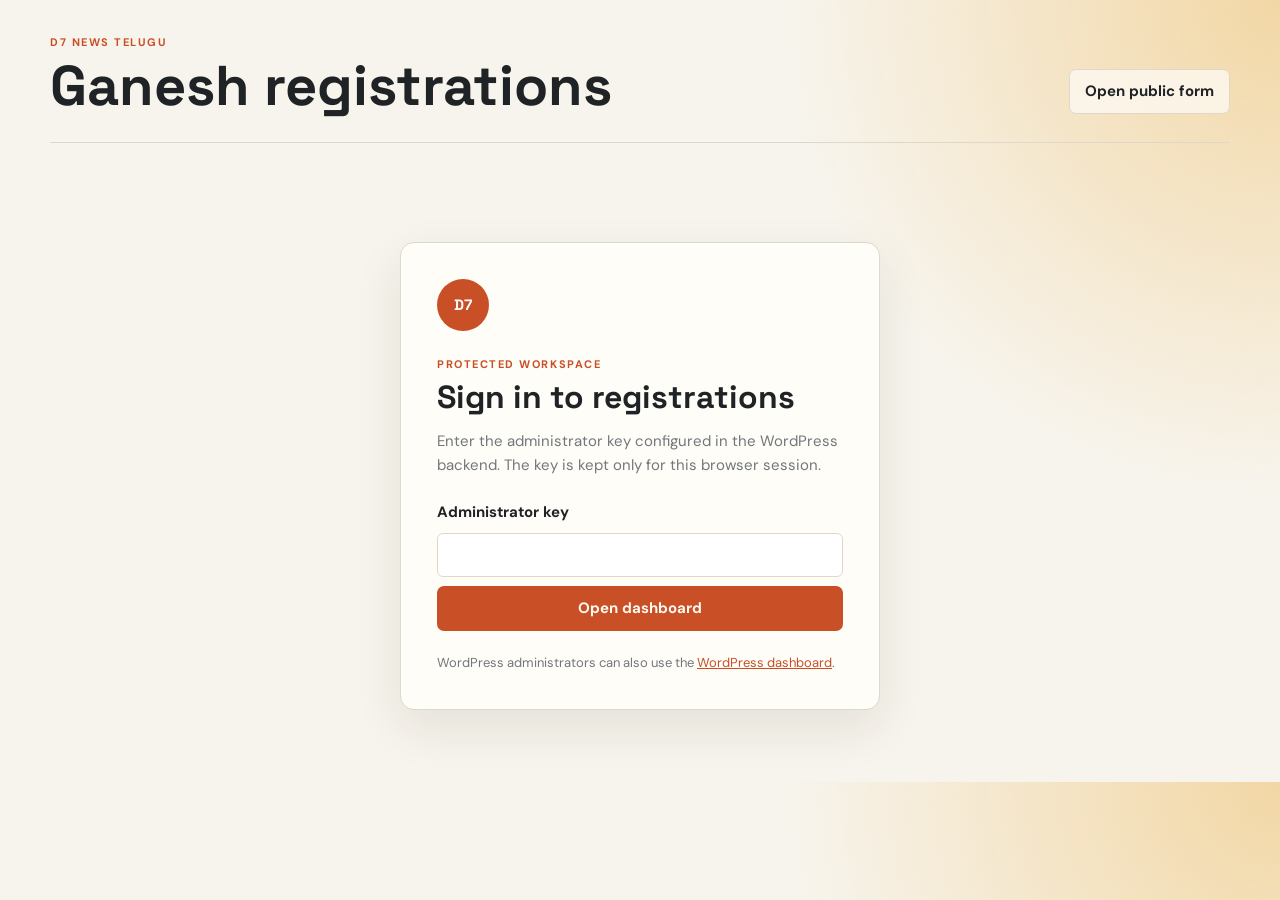
==== admin/index.html @ 3ea8a19a "updated admin panel" ====
<!doctype html>
<html lang="en">
<head>
  <meta charset="UTF-8">
  <meta name="viewport" content="width=device-width, initial-scale=1">
  <meta name="description" content="D7 Ganesh registration administration">
  <title>D7 Ganesh | Admin</title>
  <link rel="stylesheet" href="admin.css">
</head>
<body>
  <main class="shell">
    <header class="topbar">
      <div>
        <p class="eyebrow">D7 News Telugu</p>
        <h1>Ganesh registrations</h1>
      </div>
      <div class="topbar__actions">
        <a class="button button--quiet" href="../">Open public form</a>
        <button class="button button--quiet" id="signOutBtn" type="button" hidden>Sign out</button>
      </div>
    </header>

    <section class="access" id="accessPanel" aria-labelledby="accessTitle">
      <div class="access__mark">D7</div>
      <p class="eyebrow">Protected workspace</p>
      <h2 id="accessTitle">Sign in to registrations</h2>
      <p class="muted">Enter the administrator key configured in the WordPress backend. The key is kept only for this browser session.</p>
      <form id="accessForm" class="access__form">
        <label for="adminKey">Administrator key</label>
        <input id="adminKey" name="adminKey" type="password" autocomplete="current-password" required>
        <button class="button button--primary" type="submit">Open dashboard</button>
        <p class="alert" id="accessAlert" role="alert" hidden></p>
      </form>
      <p class="access__fallback">WordPress administrators can also use the <a href="https://pncreators.com/wp-admin/" target="_blank" rel="noopener">WordPress dashboard</a>.</p>
    </section>

    <section id="dashboard" hidden>
      <div class="dashboard-head">
        <div>
          <p class="eyebrow">Live overview</p>
          <h2>Today at a glance</h2>
        </div>
        <button class="button button--quiet" id="refreshBtn" type="button">Refresh data</button>
      </div>

      <p class="alert" id="dashboardAlert" role="alert" hidden></p>

      <div class="stats" aria-label="Registration summary">
        <article class="stat"><span>Total registrations</span><strong id="totalStat">-</strong></article>
        <article class="stat"><span>Registered today</span><strong id="todayStat">-</strong></article>
        <article class="stat"><span>Pending collection</span><strong id="pendingStat">-</strong></article>
        <article class="stat"><span>Collected</span><strong id="collectedStat">-</strong></article>
      </div>

      <section class="records" aria-labelledby="recordsTitle">
        <div class="records__head">
          <div>
            <p class="eyebrow">Registration ledger</p>
            <h2 id="recordsTitle">Recent registrations</h2>
          </div>
          <span class="result-count" id="resultCount"></span>
        </div>
        <form class="filters" id="filterForm">
          <label class="sr-only" for="searchInput">Search name, phone, or token</label>
          <input id="searchInput" type="search" placeholder="Search name, phone, or token">
          <label class="sr-only" for="statusInput">Filter by status</label>
          <select id="statusInput">
            <option value="">All statuses</option>
            <option value="pending">Pending</option>
            <option value="collected">Collected</option>
          </select>
          <button class="button button--primary" type="submit">Search</button>
        </form>
        <div class="table-wrap">
          <table>
            <thead><tr><th>Token</th><th>Name</th><th>Phone</th><th>Address</th><th>Registered</th><th>Status</th><th><span class="sr-only">View</span></th></tr></thead>
            <tbody id="recordsBody"><tr><td class="empty" colspan="7">Loading registrations...</td></tr></tbody>
          </table>
        </div>
        <div class="pagination" id="pagination"></div>
      </section>
    </section>
  </main>

  <dialog id="detailDialog" class="detail-dialog">
    <button class="dialog-close" id="closeDialogBtn" type="button" aria-label="Close details">&times;</button>
    <p class="eyebrow">Registration details</p>
    <h2 id="detailToken">-</h2>
    <dl class="detail-list" id="detailList"></dl>
    <a class="button button--primary" href="https://pncreators.com/wp-admin/admin.php?page=d7-ganesh-registrations" target="_blank" rel="noopener">Manage in WordPress</a>
  </dialog>

  <script>
    window.D7_API_BASE = "https://pncreators.com/wp-json/d7-ganesh/v1";
  </script>
  <script src="admin.js"></script>
</body>
</html>
---- admin/admin.css ----
@import url('https://fonts.googleapis.com/css2?family=DM+Sans:wght@400;500;600;700&family=Space+Grotesk:wght@500;600;700&display=swap');

:root {
  --ink: #202326;
  --muted: #72777b;
  --paper: #f7f4ed;
  --surface: #fffdf8;
  --line: #dfd8ca;
  --orange: #c94f26;
  --gold: #d79a2b;
  --green: #287153;
  --red: #9d3026;
  --shadow: 0 18px 50px rgba(44, 35, 24, .09);
}

* { box-sizing: border-box; }
body { margin: 0; color: var(--ink); background: radial-gradient(circle at 100% 0, #f2d7a5 0, transparent 33%), var(--paper); font: 15px/1.55 "DM Sans", sans-serif; }
button, input, select { font: inherit; }
button, a { -webkit-tap-highlight-color: transparent; }
a { color: var(--orange); }
.shell { width: min(1180px, calc(100% - 36px)); margin: 0 auto; padding: 34px 0 72px; }
.topbar, .dashboard-head, .records__head { display: flex; justify-content: space-between; align-items: end; gap: 20px; }
.topbar { border-bottom: 1px solid var(--line); padding-bottom: 28px; }
h1, h2 { margin: 0; font-family: "Space Grotesk", sans-serif; letter-spacing: 0; }
h1 { font-size: clamp(2rem, 5vw, 3.5rem); line-height: 1; }
h2 { font-size: clamp(1.45rem, 3vw, 2rem); line-height: 1.1; }
.eyebrow { margin: 0 0 7px; color: var(--orange); font-size: 11px; font-weight: 700; letter-spacing: .14em; text-transform: uppercase; }
.topbar__actions, .filters, .pagination { display: flex; flex-wrap: wrap; gap: 10px; }
.button { border: 1px solid transparent; border-radius: 7px; padding: 10px 15px; cursor: pointer; font-weight: 700; text-decoration: none; transition: transform .15s ease, background .15s ease; }
.button:hover { transform: translateY(-1px); }
.button--quiet { border-color: var(--line); color: var(--ink); background: rgba(255, 253, 248, .7); }
.button--primary { color: #fffaf0; background: var(--orange); }
.access { width: min(480px, 100%); margin: 11vh auto 0; padding: 36px; border: 1px solid var(--line); border-radius: 14px; background: var(--surface); box-shadow: var(--shadow); }
.access__mark { display: grid; width: 52px; height: 52px; place-items: center; margin-bottom: 25px; border-radius: 50%; color: #fff; background: var(--orange); font-family: "Space Grotesk"; font-weight: 700; }
.access h2 { margin-bottom: 12px; }
.muted, .access__fallback { color: var(--muted); }
.access__form { display: grid; gap: 9px; margin-top: 24px; }
.access__form label { font-weight: 700; }
input, select { min-height: 44px; border: 1px solid var(--line); border-radius: 6px; padding: 9px 12px; color: var(--ink); background: #fff; }
input:focus-visible, select:focus-visible, button:focus-visible, a:focus-visible { outline: 3px solid rgba(201, 79, 38, .3); outline-offset: 2px; }
.access__fallback { margin: 22px 0 0; font-size: 13px; }
.alert { margin: 15px 0 0; padding: 11px 13px; border: 1px solid #e0a49b; border-radius: 6px; color: var(--red); background: #fff3ef; }
.dashboard-head { margin: 42px 0 20px; }
.stats { display: grid; grid-template-columns: repeat(4, 1fr); gap: 14px; margin: 22px 0 34px; }
.stat { min-height: 125px; padding: 20px; border: 1px solid var(--line); border-radius: 10px; background: var(--surface); box-shadow: var(--shadow); }
.stat span { display: block; color: var(--muted); font-size: 13px; }
.stat strong { display: block; margin-top: 20px; font: 700 2rem/1 "Space Grotesk"; }
.records { padding: 25px; border: 1px solid var(--line); border-radius: 12px; background: var(--surface); box-shadow: var(--shadow); }
.records__head { align-items: center; margin-bottom: 20px; }
.result-count { color: var(--muted); font-size: 13px; }
.filters { margin-bottom: 18px; }
.filters input { flex: 1 1 260px; }
.filters select { min-width: 150px; }
.table-wrap { overflow-x: auto; border: 1px solid var(--line); border-radius: 7px; }
table { width: 100%; min-width: 850px; border-collapse: collapse; }
th, td { padding: 14px 13px; border-bottom: 1px solid var(--line); text-align: left; vertical-align: top; }
th { color: var(--muted); background: #faf8f2; font-size: 12px; letter-spacing: .04em; text-transform: uppercase; }
tbody tr:last-child td { border-bottom: 0; }
td { max-width: 220px; overflow-wrap: anywhere; }
.status { display: inline-block; border-radius: 100px; padding: 4px 9px; font-size: 12px; font-weight: 700; text-transform: capitalize; }
.status--pending { color: #885c00; background: #fff1c8; }
.status--collected { color: var(--green); background: #dcefe6; }
.view-button { border: 0; color: var(--orange); background: transparent; cursor: pointer; font-weight: 700; }
.empty { padding: 32px; color: var(--muted); text-align: center; }
.pagination { justify-content: flex-end; margin-top: 18px; }
.pagination button { border: 1px solid var(--line); border-radius: 6px; padding: 8px 11px; color: var(--ink); background: var(--surface); cursor: pointer; }
.pagination button:disabled { cursor: default; opacity: .5; }
.detail-dialog { width: min(520px, calc(100% - 30px)); border: 1px solid var(--line); border-radius: 12px; padding: 30px; color: var(--ink); background: var(--surface); box-shadow: 0 25px 80px rgba(0, 0, 0, .2); }
.detail-dialog::backdrop { background: rgba(32, 35, 38, .45); }
.dialog-close { float: right; border: 0; color: var(--muted); background: transparent; font-size: 28px; line-height: 1; cursor: pointer; }
.detail-list { display: grid; grid-template-columns: 110px 1fr; gap: 12px 18px; margin: 25px 0; }
.detail-list dt { color: var(--muted); }
.detail-list dd { margin: 0; overflow-wrap: anywhere; font-weight: 600; }
.sr-only { position: absolute; width: 1px; height: 1px; padding: 0; margin: -1px; overflow: hidden; clip: rect(0, 0, 0, 0); white-space: nowrap; border: 0; }
[hidden] { display: none !important; }
@media (max-width: 720px) {
  .shell { width: min(100% - 24px, 620px); padding-top: 20px; }
  .topbar, .dashboard-head, .records__head { align-items: flex-start; flex-direction: column; }
  .topbar__actions { width: 100%; }
  .stats { grid-template-columns: repeat(2, 1fr); }
  .records { padding: 17px; }
  .access { margin-top: 8vh; padding: 26px 22px; }
}
@media (prefers-reduced-motion: reduce) { *, *::before, *::after { transition: none !important; } }
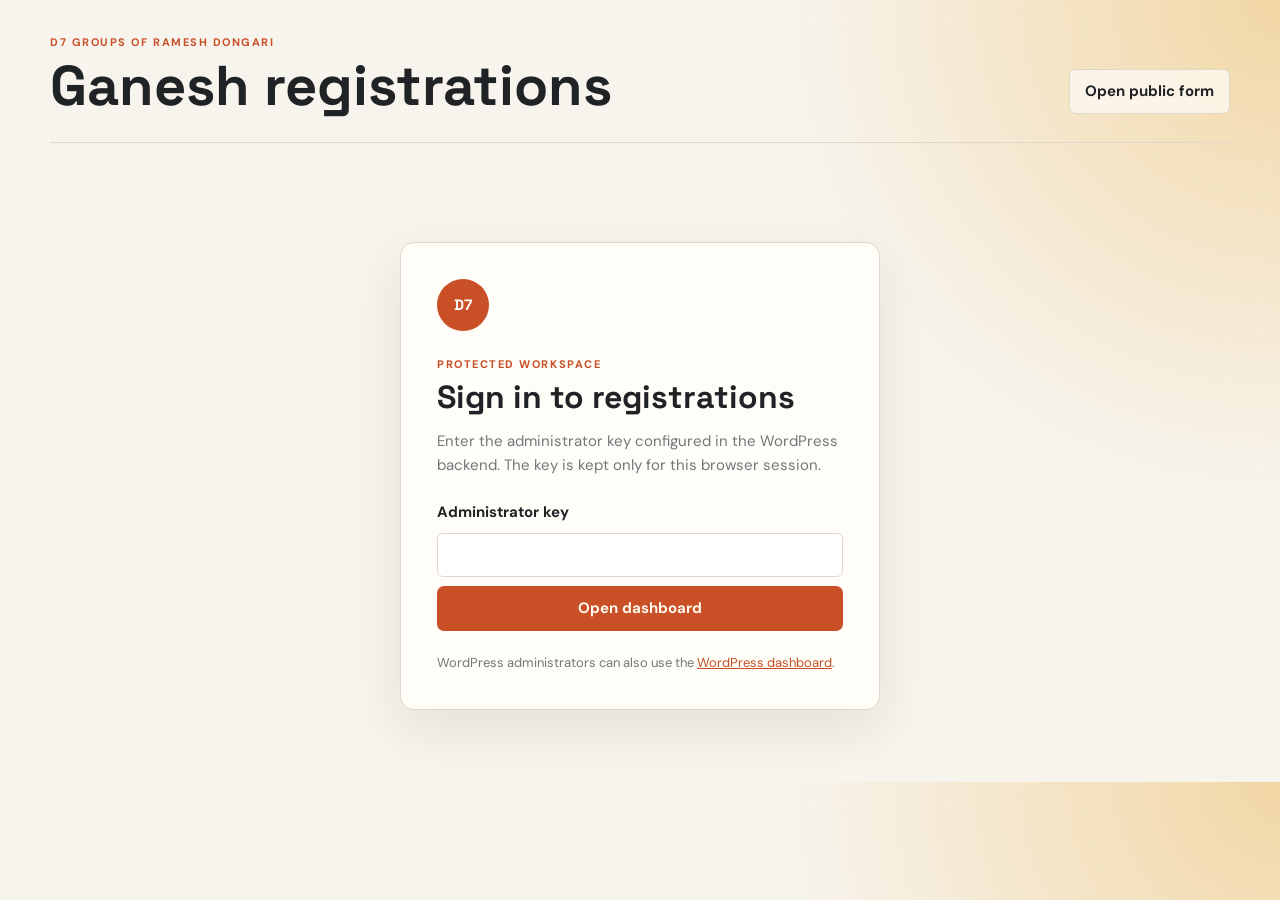
==== commit 8c52090d: "updated the changes" ====
--- a/admin/index.html
+++ b/admin/index.html
@@ -3,19 +3,21 @@
 <head>
   <meta charset="UTF-8">
   <meta name="viewport" content="width=device-width, initial-scale=1">
+  <meta name="robots" content="noindex, nofollow">
   <meta name="description" content="D7 Ganesh registration administration">
   <title>D7 Ganesh | Admin</title>
-  <link rel="stylesheet" href="admin.css">
+  <link rel="stylesheet" href="/admin/admin.css">
 </head>
 <body>
   <main class="shell">
     <header class="topbar">
       <div>
-        <p class="eyebrow">D7 News Telugu</p>
+        <p class="eyebrow">D7 Groups of Ramesh Dongari</p>
         <h1>Ganesh registrations</h1>
       </div>
       <div class="topbar__actions">
         <a class="button button--quiet" href="../">Open public form</a>
+        <button class="button button--quiet" id="exportBtn" type="button" hidden>Export CSV</button>
         <button class="button button--quiet" id="signOutBtn" type="button" hidden>Sign out</button>
       </div>
     </header>
@@ -44,6 +46,7 @@
       </div>
 
       <p class="alert" id="dashboardAlert" role="alert" hidden></p>
+      <p class="notice" id="dashboardNotice" role="status" hidden></p>
 
       <div class="stats" aria-label="Registration summary">
         <article class="stat"><span>Total registrations</span><strong id="totalStat">-</strong></article>
@@ -73,7 +76,7 @@
         </form>
         <div class="table-wrap">
           <table>
-            <thead><tr><th>Token</th><th>Name</th><th>Phone</th><th>Address</th><th>Registered</th><th>Status</th><th><span class="sr-only">View</span></th></tr></thead>
+            <thead><tr><th>Token</th><th>Name</th><th>Phone</th><th>Address</th><th>Registered</th><th>Status</th><th>Actions</th></tr></thead>
             <tbody id="recordsBody"><tr><td class="empty" colspan="7">Loading registrations...</td></tr></tbody>
           </table>
         </div>
@@ -87,12 +90,15 @@
     <p class="eyebrow">Registration details</p>
     <h2 id="detailToken">-</h2>
     <dl class="detail-list" id="detailList"></dl>
-    <a class="button button--primary" href="https://pncreators.com/wp-admin/admin.php?page=d7-ganesh-registrations" target="_blank" rel="noopener">Manage in WordPress</a>
+    <div class="dialog-actions">
+      <button class="button button--primary" id="dialogCollectBtn" type="button">Mark idol collected</button>
+      <button class="button button--danger" id="dialogDeleteBtn" type="button">Delete</button>
+    </div>
   </dialog>
 
   <script>
     window.D7_API_BASE = "https://pncreators.com/wp-json/d7-ganesh/v1";
   </script>
-  <script src="admin.js"></script>
+  <script src="/admin/admin.js"></script>
 </body>
-</html>
+</html>
--- a/admin/admin.css
+++ b/admin/admin.css
@@ -82,3 +82,53 @@
   .access { margin-top: 8vh; padding: 26px 22px; }
 }
 @media (prefers-reduced-motion: reduce) { *, *::before, *::after { transition: none !important; } }
+
+/* ---------------------------- Admin actions ----------------------------- */
+.notice {
+  margin: 15px 0 0;
+  padding: 11px 13px;
+  border: 1px solid #a9cfbc;
+  border-radius: 6px;
+  color: var(--green);
+  background: #eaf5f0;
+}
+
+.row-actions { display: flex; flex-wrap: wrap; gap: 6px; }
+.row-action {
+  border: 1px solid var(--line);
+  border-radius: 5px;
+  padding: 5px 9px;
+  color: var(--ink);
+  background: #fff;
+  cursor: pointer;
+  font-size: 12px;
+  font-weight: 700;
+  white-space: nowrap;
+  transition: background .15s ease, border-color .15s ease;
+}
+.row-action:hover { background: #f4f0e6; }
+.row-action--primary { border-color: var(--green); color: var(--green); }
+.row-action--primary:hover { background: #e4f1eb; }
+.row-action--danger { border-color: #e0b3ad; color: var(--red); }
+.row-action--danger:hover { background: #fdefec; }
+td:last-child { max-width: none; }
+.dialog-actions { display: flex; flex-wrap: wrap; gap: 10px; }
+.button--danger { border-color: #e0b3ad; color: var(--red); background: #fdefec; }
+.button--danger:hover { background: #fbe2dd; }
+
+@media (max-width: 720px) {
+  .filters { display: grid; grid-template-columns: 1fr; }
+  .filters input, .filters select, .filters button { width: 100%; min-width: 0; }
+  .table-wrap { overflow: visible; border: 0; }
+  table, tbody { display: block; min-width: 0; }
+  thead { display: none; }
+  tbody tr { display: block; margin-bottom: 14px; padding: 14px; border: 1px solid var(--line); border-radius: 9px; background: #fff; box-shadow: 0 8px 22px rgba(44, 35, 24, .06); }
+  tbody tr:last-child { margin-bottom: 0; }
+  tbody tr td { display: grid; grid-template-columns: minmax(82px, 30%) minmax(0, 1fr); gap: 12px; max-width: none; padding: 9px 0; border-bottom: 1px solid #eee8dc; overflow-wrap: anywhere; }
+  tbody tr td::before { content: attr(data-label); color: var(--muted); font-size: 12px; font-weight: 700; text-transform: uppercase; }
+  tbody tr td:last-child { border-bottom: 0; }
+  tbody tr td.empty { display: block; padding: 18px 0; text-align: center; }
+  tbody tr td.empty::before { content: none; }
+  .row-actions { flex-wrap: wrap; flex-direction: row; align-items: center; gap: 7px; }
+  .row-action { width: auto; min-width: 0; }
+}
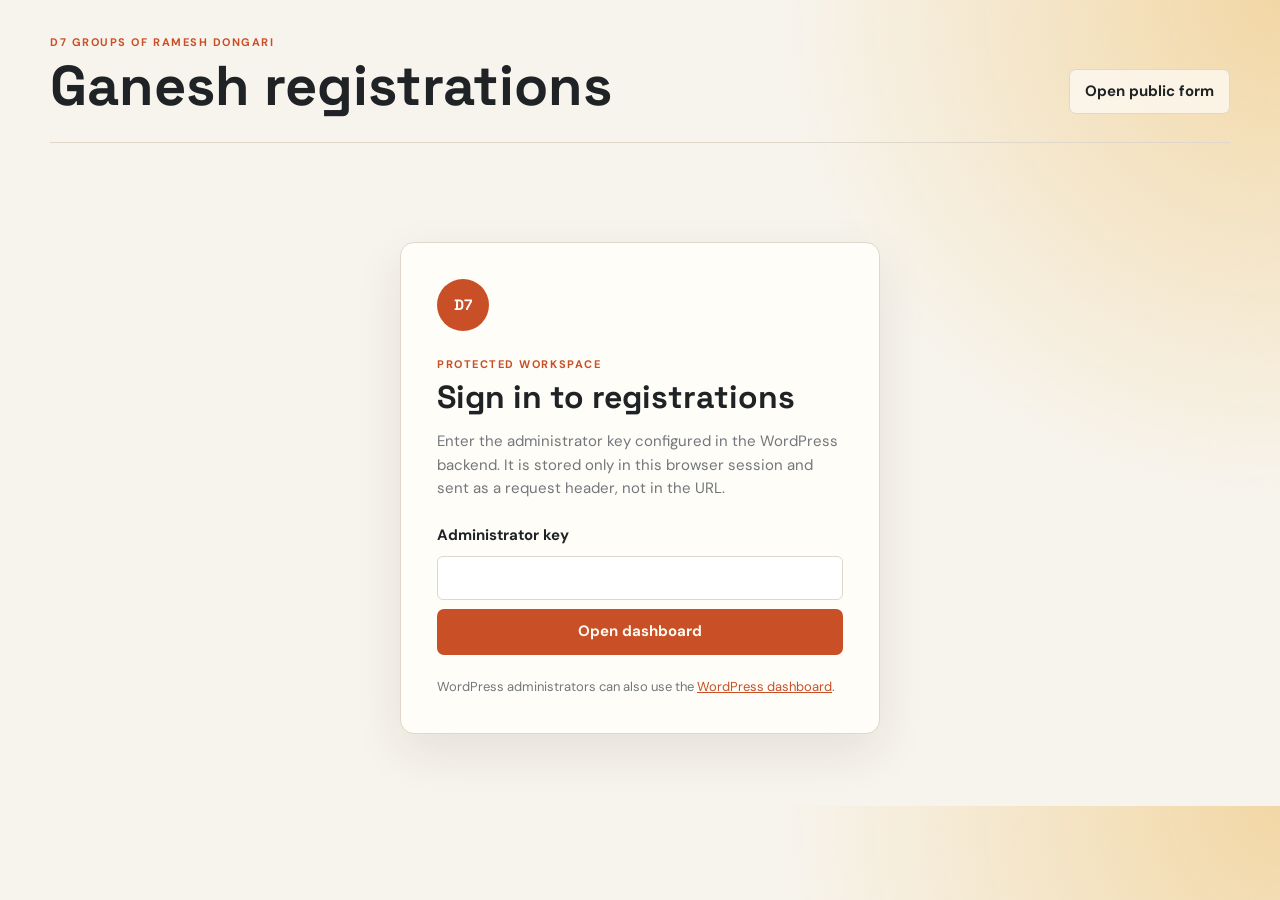
==== commit d658015e: "changes made" ====
--- a/admin/index.html
+++ b/admin/index.html
@@ -26,7 +26,7 @@
       <div class="access__mark">D7</div>
       <p class="eyebrow">Protected workspace</p>
       <h2 id="accessTitle">Sign in to registrations</h2>
-      <p class="muted">Enter the administrator key configured in the WordPress backend. The key is kept only for this browser session.</p>
+      <p class="muted">Enter the administrator key configured in the WordPress backend. It is stored only in this browser session and sent as a request header, not in the URL.</p>
       <form id="accessForm" class="access__form">
         <label for="adminKey">Administrator key</label>
         <input id="adminKey" name="adminKey" type="password" autocomplete="current-password" required>
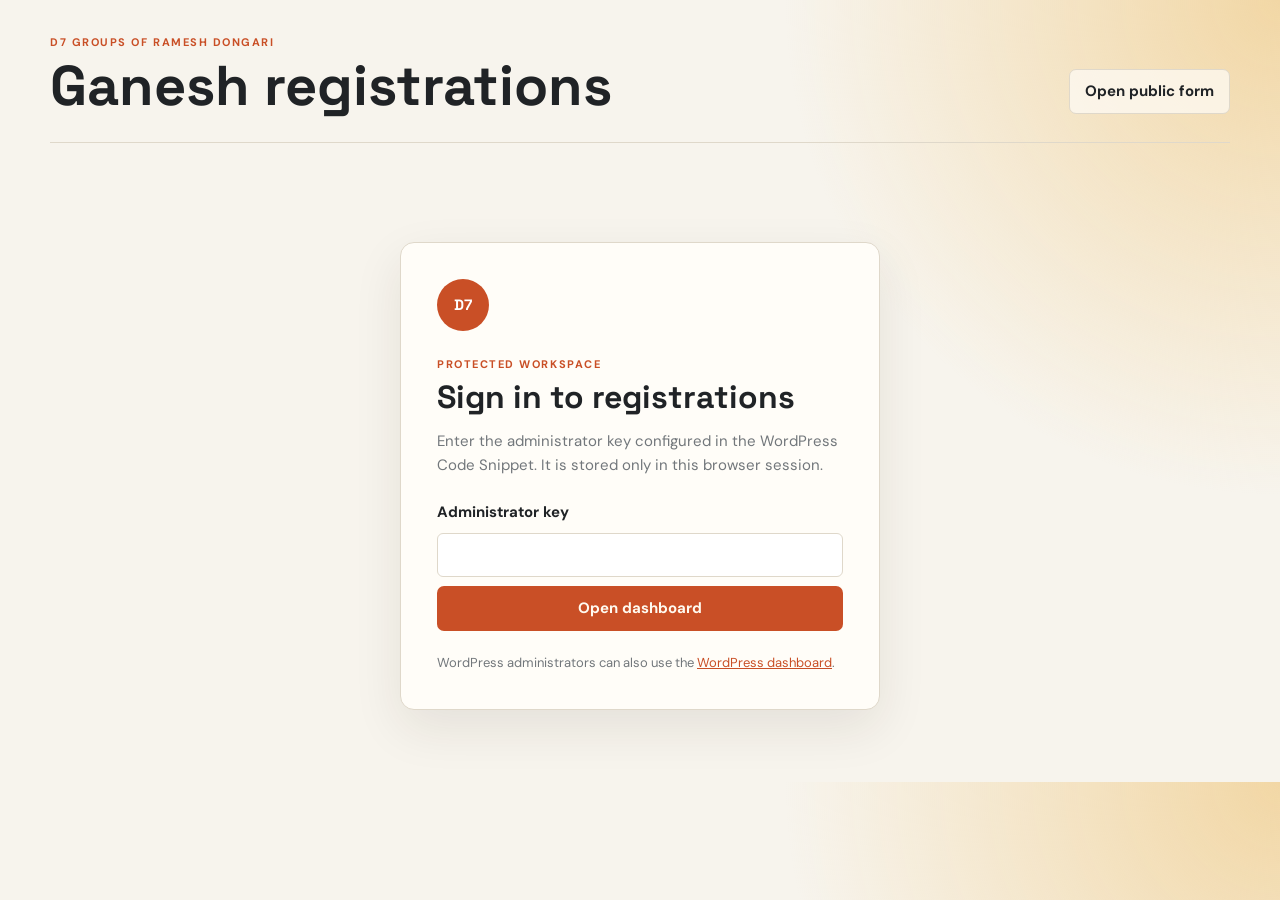
==== commit 4e4de645: "bugs fixed" ====
--- a/admin/index.html
+++ b/admin/index.html
@@ -26,7 +26,7 @@
       <div class="access__mark">D7</div>
       <p class="eyebrow">Protected workspace</p>
       <h2 id="accessTitle">Sign in to registrations</h2>
-      <p class="muted">Enter the administrator key configured in the WordPress backend. It is stored only in this browser session and sent as a request header, not in the URL.</p>
+      <p class="muted">Enter the administrator key configured in the WordPress Code Snippet. It is stored only in this browser session.</p>
       <form id="accessForm" class="access__form">
         <label for="adminKey">Administrator key</label>
         <input id="adminKey" name="adminKey" type="password" autocomplete="current-password" required>
